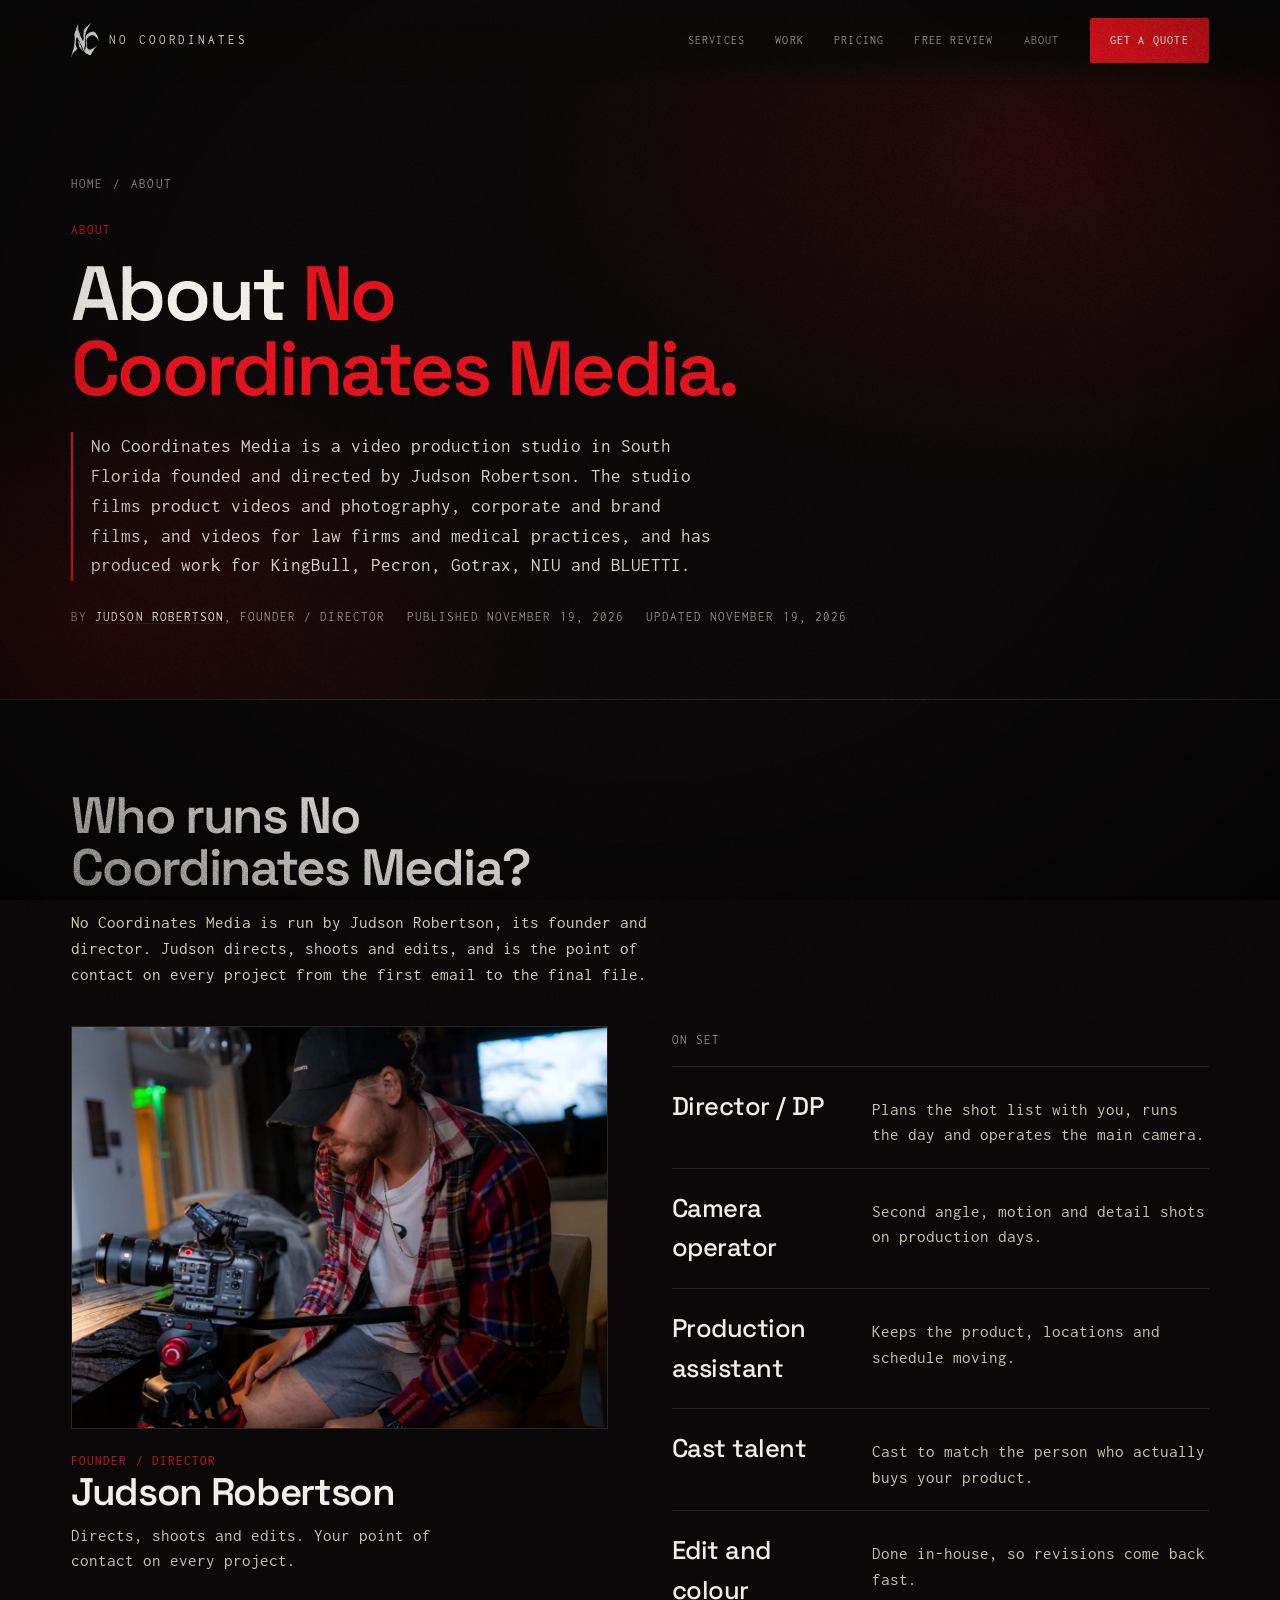
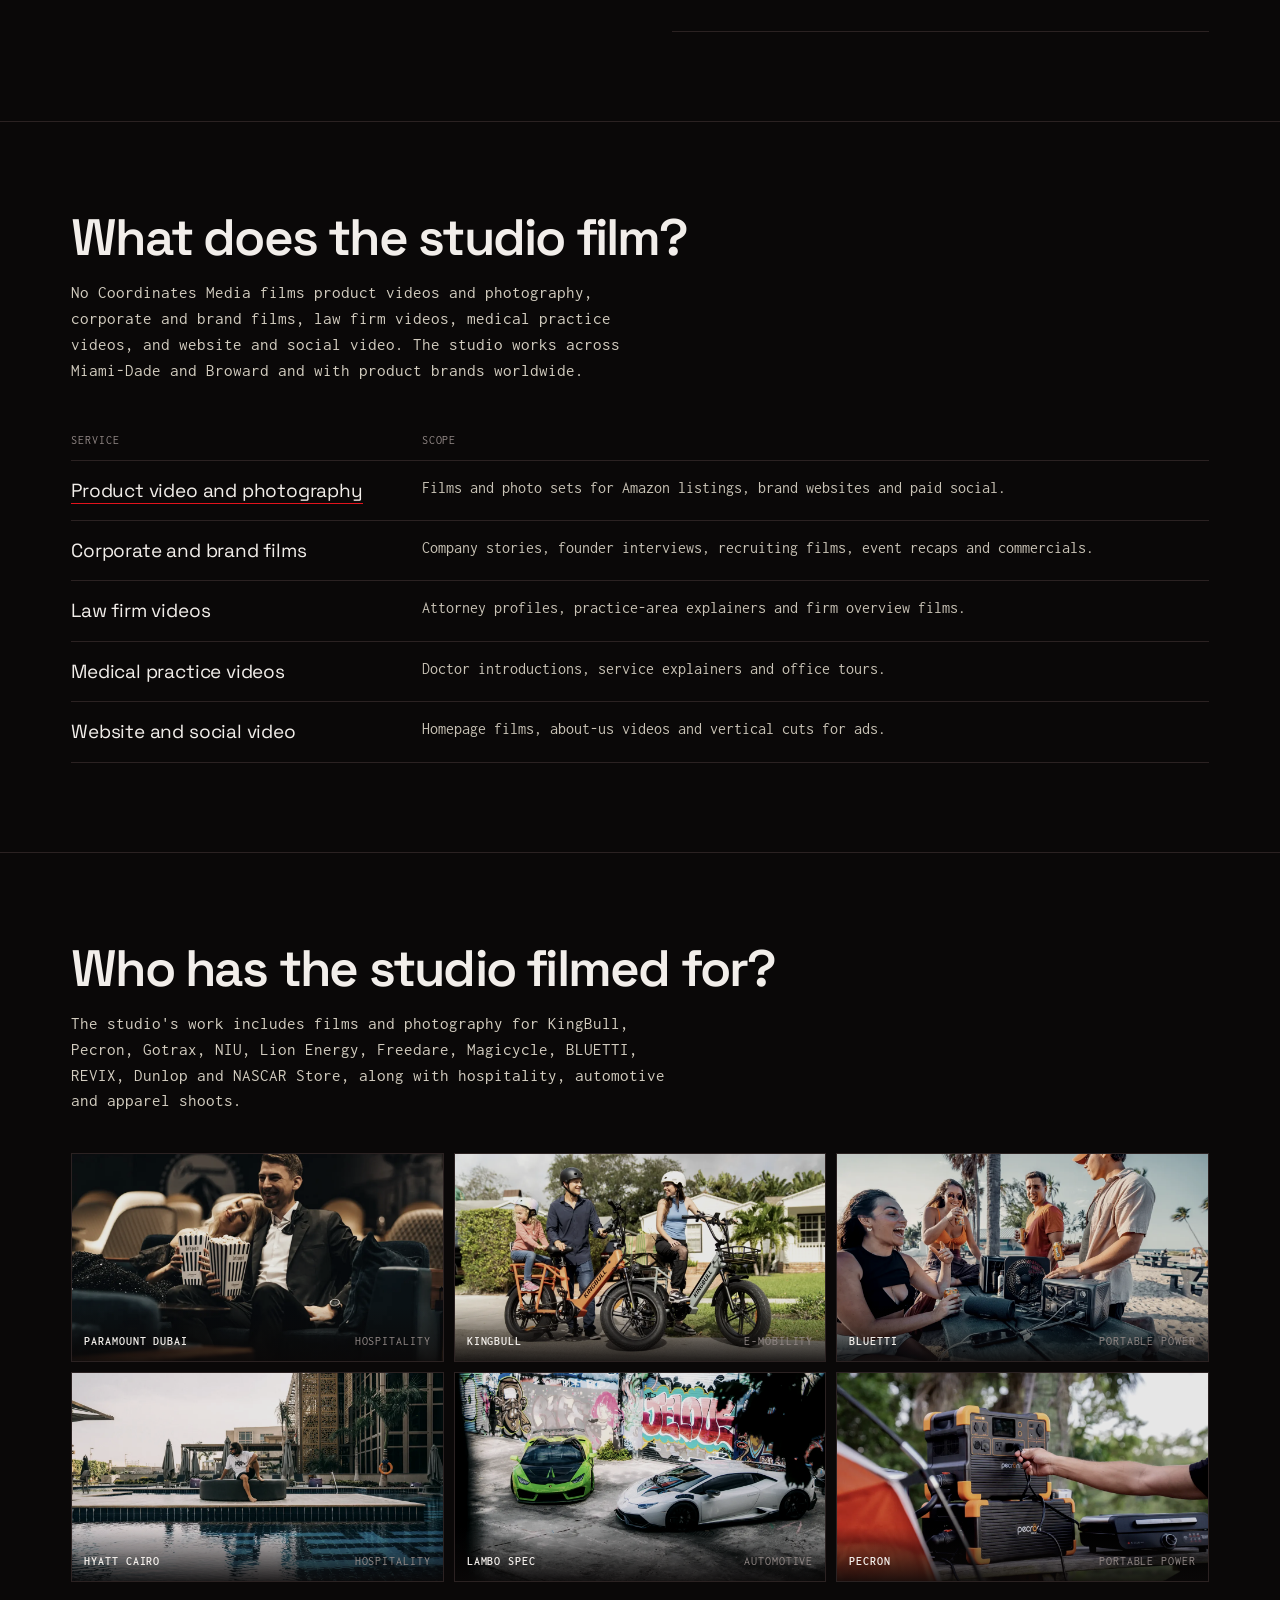
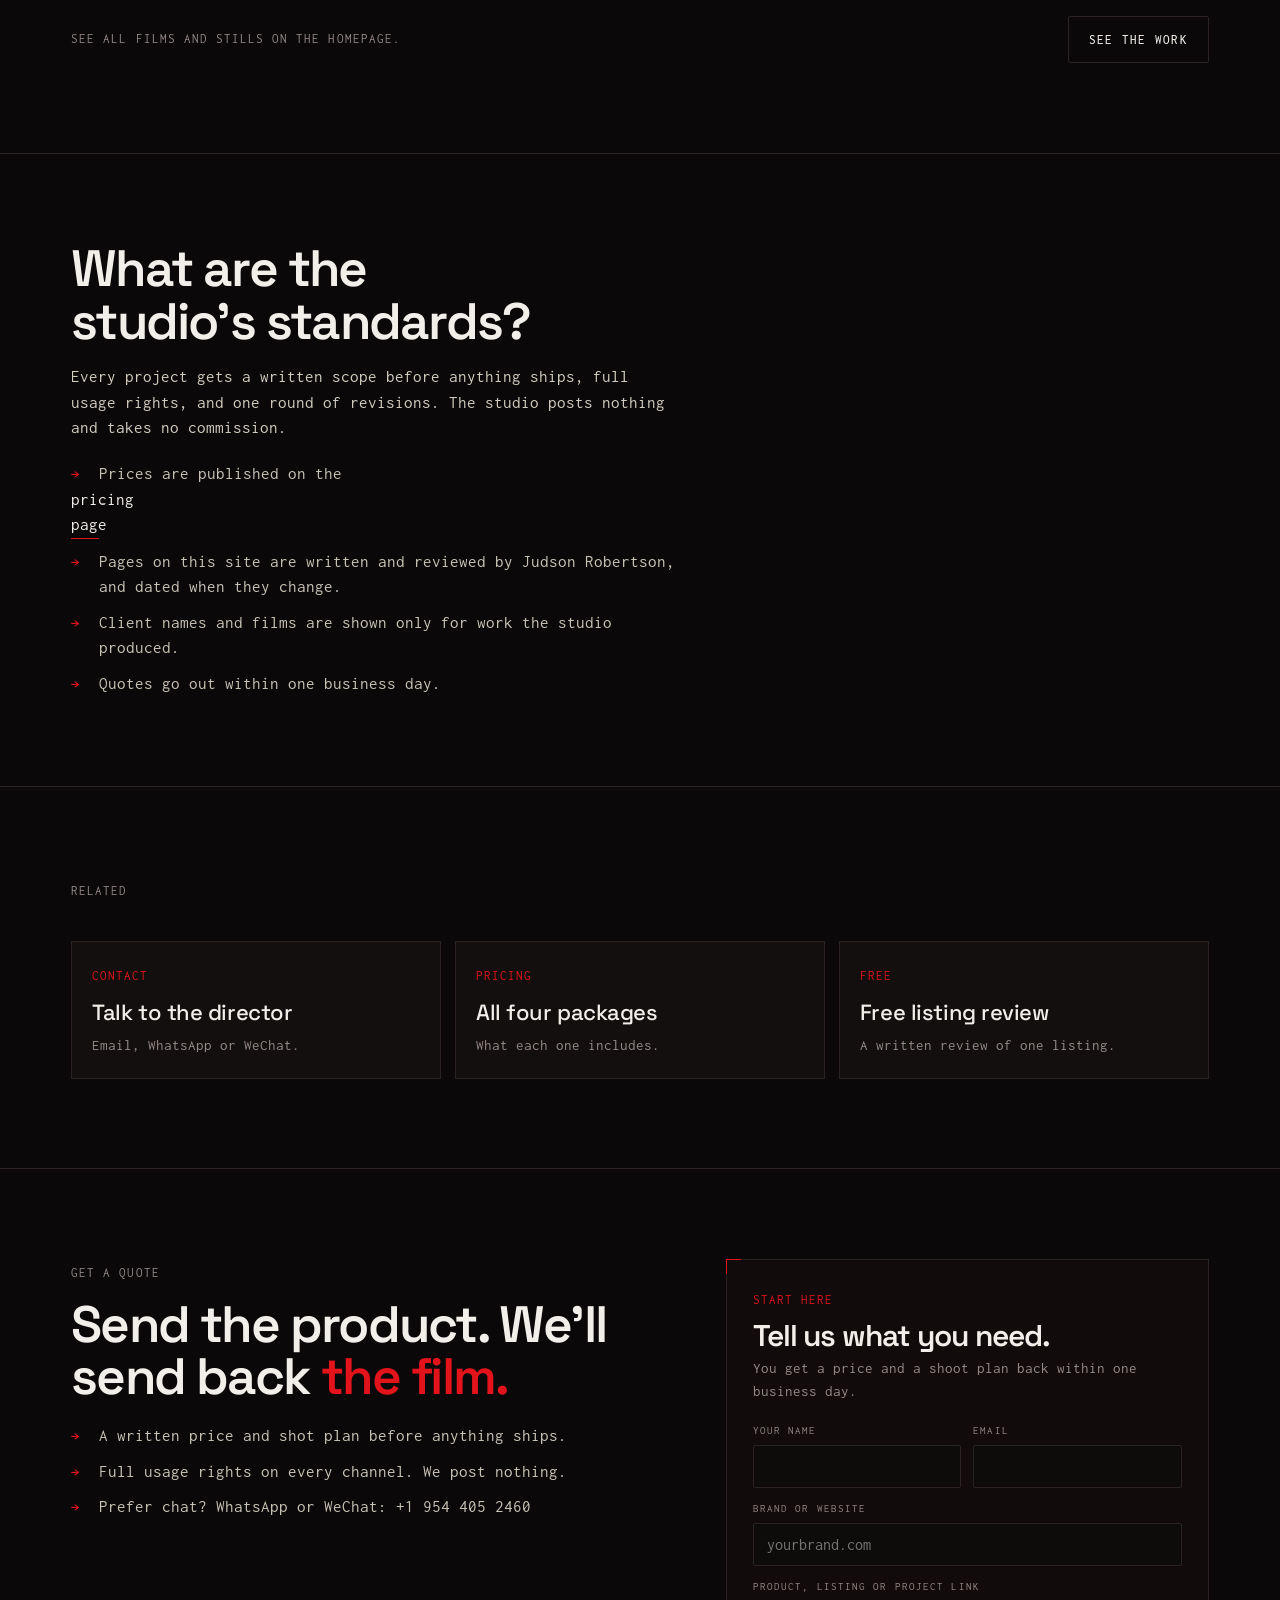
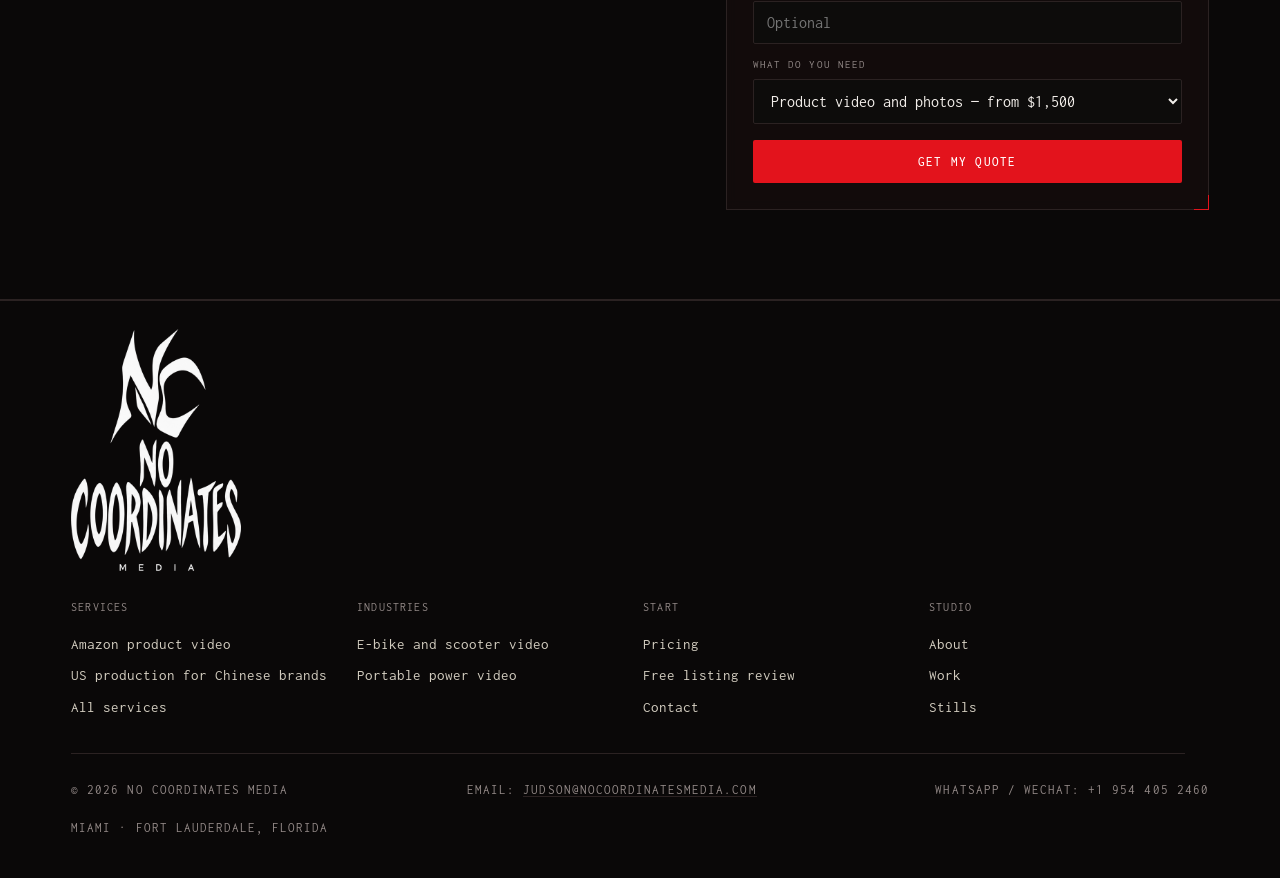
==== about.html @ 23cf28b9 "Add files via upload" ====
<!DOCTYPE html>
<html lang="en">
<head>
<meta charset="utf-8">
<meta name="viewport" content="width=device-width, initial-scale=1">
<title>About No Coordinates Media | Judson Robertson, Director</title>
<meta name="description" content="No Coordinates Media is a South Florida video production studio run by founder and director Judson Robertson. Product, corporate, legal and medical video.">
<link rel="canonical" href="https://nocoordinatesmedia.com/about">
<link rel="icon" href="/favicon.ico" sizes="any">
<link rel="icon" type="image/png" sizes="32x32" href="/img/icon-32.png">
<link rel="apple-touch-icon" href="/apple-touch-icon.png">
<meta property="og:type" content="website">
<meta property="og:title" content="About No Coordinates Media | Judson Robertson, Director">
<meta property="og:description" content="No Coordinates Media is a South Florida video production studio run by founder and director Judson Robertson. Product, corporate, legal and medical video.">
<meta property="og:url" content="https://nocoordinatesmedia.com/about">
<meta property="og:image" content="https://nocoordinatesmedia.com/img/og.jpg">
<link rel="preconnect" href="https://fonts.googleapis.com">
<link rel="preconnect" href="https://fonts.gstatic.com" crossorigin>
<link href="https://fonts.googleapis.com/css2?family=Space+Grotesk:wght@400;500;600;700&family=Inconsolata:wght@400;500;600&display=swap" rel="stylesheet">
<link rel="stylesheet" href="/site.css">
<script type="application/ld+json">{"@context": "https://schema.org", "@graph": [{"@type": "Organization", "@id": "https://nocoordinatesmedia.com/#org", "name": "No Coordinates Media", "url": "https://nocoordinatesmedia.com/", "logo": "https://nocoordinatesmedia.com/img/og.jpg", "email": "judson@nocoordinatesmedia.com", "telephone": "+1-954-405-2460"}, {"@type": "Person", "@id": "https://nocoordinatesmedia.com/about#judson", "name": "Judson Robertson", "jobTitle": "Founder and Director", "url": "https://nocoordinatesmedia.com/about", "worksFor": {"@id": "https://nocoordinatesmedia.com/#org"}}, {"@type": "BreadcrumbList", "itemListElement": [{"@type": "ListItem", "position": 1, "name": "Home", "item": "https://nocoordinatesmedia.com/"}, {"@type": "ListItem", "position": 2, "name": "About", "item": "https://nocoordinatesmedia.com/about"}]}, {"@type": "AboutPage", "@id": "https://nocoordinatesmedia.com/about", "url": "https://nocoordinatesmedia.com/about", "name": "About No Coordinates Media | Judson Robertson, Director", "description": "No Coordinates Media is a South Florida video production studio run by founder and director Judson Robertson. Product, corporate, legal and medical video.", "datePublished": "2026-11-19", "dateModified": "2026-11-19", "author": {"@id": "https://nocoordinatesmedia.com/about#judson"}, "publisher": {"@id": "https://nocoordinatesmedia.com/#org"}}]}</script>
</head>
<body>
<div id="grain" aria-hidden="true"></div>
<div class="vignette" aria-hidden="true"></div>
<header class="nav">
  <div class="wrap">
    <a class="mark" href="/" aria-label="No Coordinates Media, home"><img src="/img/nc-white.png" alt="" width="28" height="34">No Coordinates</a>
    <nav aria-label="Primary">
      <a href="/#services">Services</a>
      <a href="/#work">Work</a>
      <a href="/pricing">Pricing</a>
      <a href="/free-listing-review">Free review</a>
      <a href="/about">About</a>
      <a class="btn" href="#brief">Get a quote</a>
    </nav>
  </div>
</header>
<main>
<section class="phero">
  <div class="wrap">
    <div class="crumbs mono"><a href="/">Home</a><span>/</span><span>About</span></div>
    <span class="mono tally">About</span>
    <h1 style="margin-top:14px">About <em>No Coordinates Media.</em></h1>
    <p class="answer">No Coordinates Media is a video production studio in South Florida founded and directed by Judson Robertson. The studio films product videos and photography, corporate and brand films, and videos for law firms and medical practices, and has produced work for KingBull, Pecron, Gotrax, NIU and BLUETTI.</p>
    <div class="byline mono"><span>By <a href="/about">Judson Robertson</a>, Founder / Director</span><span>Published November 19, 2026</span><span>Updated November 19, 2026</span></div>
  </div>
</section>
<section class="sec"><div class="wrap"><h2>Who runs No Coordinates Media?</h2><p class="lead-p">No Coordinates Media is run by Judson Robertson, its founder and director. Judson directs, shoots and edits, and is the point of contact on every project from the first email to the final file.</p><div class="team" style="margin-top:clamp(24px,3vw,40px)"><div><div class="portrait"><img src="/img/judson-robertson.webp" alt="Judson Robertson, founder and director of No Coordinates Media, on set with a Sony FX6 cinema camera" width="1200" height="900" loading="lazy"></div><div class="lead"><span class="mono tally">Founder / Director</span><h3>Judson Robertson</h3><p>Directs, shoots and edits. Your point of contact on every project.</p></div></div><div><span class="mono">On set</span><div class="crew" style="margin-top:14px"><div><b>Director / DP</b><p>Plans the shot list with you, runs the day and operates the main camera.</p></div><div><b>Camera operator</b><p>Second angle, motion and detail shots on production days.</p></div><div><b>Production assistant</b><p>Keeps the product, locations and schedule moving.</p></div><div><b>Cast talent</b><p>Cast to match the person who actually buys your product.</p></div><div><b>Edit and colour</b><p>Done in-house, so revisions come back fast.</p></div></div></div></div></div></section><section class="sec"><div class="wrap"><h2>What does the studio film?</h2><p class="lead-p">No Coordinates Media films product videos and photography, corporate and brand films, law firm videos, medical practice videos, and website and social video. The studio works across Miami-Dade and Broward and with product brands worldwide.</p><div class="tablewrap"><table class="dt"><thead><tr><th>Service</th><th>Scope</th></tr></thead><tbody><tr><td><a href="/amazon-product-video">Product video and photography</a></td><td>Films and photo sets for Amazon listings, brand websites and paid social.</td></tr><tr><td>Corporate and brand films</td><td>Company stories, founder interviews, recruiting films, event recaps and commercials.</td></tr><tr><td>Law firm videos</td><td>Attorney profiles, practice-area explainers and firm overview films.</td></tr><tr><td>Medical practice videos</td><td>Doctor introductions, service explainers and office tours.</td></tr><tr><td>Website and social video</td><td>Homepage films, about-us videos and vertical cuts for ads.</td></tr></tbody></table></div></div></section><section class="sec"><div class="wrap"><h2>Who has the studio filmed for?</h2><p class="lead-p">The studio's work includes films and photography for KingBull, Pecron, Gotrax, NIU, Lion Energy, Freedare, Magicycle, BLUETTI, REVIX, Dunlop and NASCAR Store, along with hospitality, automotive and apparel shoots.</p><div class="stillgrid"><figure class="still"><img src="/img/02-paramount-dubai.webp" alt="Couple in a private cinema at Paramount Dubai" width="1280" height="720" loading="lazy" decoding="async"><figcaption><b>Paramount Dubai</b><span>Hospitality</span></figcaption></figure><figure class="still"><img src="/img/01-kingbull.webp" alt="KingBull e-bikes with a family" width="1280" height="720" loading="lazy" decoding="async"><figcaption><b>KingBull</b><span>E-mobility</span></figcaption></figure><figure class="still"><img src="/img/03-bluetti.webp" alt="Friends using a BLUETTI power station at the beach" width="1280" height="720" loading="lazy" decoding="async"><figcaption><b>BLUETTI</b><span>Portable power</span></figcaption></figure><figure class="still"><img src="/img/16-hyatt-cairo.webp" alt="Rooftop pool at Hyatt Cairo" width="1280" height="720" loading="lazy" decoding="async"><figcaption><b>Hyatt Cairo</b><span>Hospitality</span></figcaption></figure><figure class="still"><img src="/img/20-lambo-spec.webp" alt="Two Lamborghinis in front of a graffiti wall" width="1280" height="720" loading="lazy" decoding="async"><figcaption><b>Lambo Spec</b><span>Automotive</span></figcaption></figure><figure class="still"><img src="/img/30-pecron.webp" alt="Pecron power station at a campsite" width="1280" height="720" loading="lazy" decoding="async"><figcaption><b>Pecron</b><span>Portable power</span></figcaption></figure></div><div class="cta-row"><span class="mono">See all films and stills on the homepage.</span><a class="btn ghost" href="/#work">See the work</a></div></div></section><section class="sec"><div class="wrap"><h2>What are the studio's standards?</h2><p class="lead-p">Every project gets a written scope before anything ships, full usage rights, and one round of revisions. The studio posts nothing and takes no commission.</p><ul class="plain"><li>Prices are published on the <a href="/pricing">pricing page</a>.</li><li>Pages on this site are written and reviewed by Judson Robertson, and dated when they change.</li><li>Client names and films are shown only for work the studio produced.</li><li>Quotes go out within one business day.</li></ul></div></section><section class="sec"><div class="wrap"><span class="mono">Related</span><div class="related"><a href="/contact"><span class="mono tally">Contact</span><b>Talk to the director</b><span class="d">Email, WhatsApp or WeChat.</span></a><a href="/pricing"><span class="mono tally">Pricing</span><b>All four packages</b><span class="d">What each one includes.</span></a><a href="/free-listing-review"><span class="mono tally">Free</span><b>Free listing review</b><span class="d">A written review of one listing.</span></a></div></div></section>
<section class="sec" id="brief"><div class="wrap quotewrap">
  <div>
    <span class="mono">Get a quote</span>
    <h2 style="margin-top:14px">Send the product. We'll send back <em>the film.</em></h2>
    <ul class="plain">
      <li>A written price and shot plan before anything ships.</li>
      <li>Full usage rights on every channel. We post nothing.</li>
      <li>Prefer chat? WhatsApp or WeChat: +1 954 405 2460</li>
    </ul>
  </div>
  <aside class="brief">
    <span class="mono tally">Start here</span>
    <h2 style="font-size:30px;line-height:1.05;margin:8px 0 6px;max-width:none">Tell us what you need.</h2>
    <p class="sub">You get a price and a shoot plan back within one business day.</p>
    <form data-lead="Quote request" novalidate>
      <div class="two">
        <label>Your name<input name="name" data-label="Name" autocomplete="name" required></label>
        <label>Email<input name="email" data-label="Email" type="email" autocomplete="email" required></label>
      </div>
      <label>Brand or website<input name="brand" data-label="Brand" placeholder="yourbrand.com" required></label>
      <label>Product, listing or project link<input name="link" data-label="Link" placeholder="Optional" inputmode="url"></label>
      <label>What do you need
        <select name="project" data-label="Project">
          <option>Product video and photos — from $1,500</option>
          <option>Three products, one shoot — $2,500</option>
          <option>Corporate or brand film — production day $3,000</option>
          <option>Law firm video</option>
          <option>Medical practice video</option>
          <option>Website or social video</option>
          <option>Product for content (products over $500)</option>
          <option>Not sure yet</option>
        </select>
      </label>
      <button class="btn" type="submit">Get my quote</button>
    </form>
    <div class="result" role="status" aria-live="polite"></div>
  </aside>
</div></section>
</main>
<footer>
  <div class="wrap"><img class="flogo" src="/img/logo-full-white.png" alt="No Coordinates Media" width="492" height="700" loading="lazy"></div>
  <div class="wrap"><nav class="fnav" aria-label="Site pages">
    <div><h3>Services</h3>
      <a href="/amazon-product-video">Amazon product video</a>
      <a href="/us-video-production-for-chinese-brands">US production for Chinese brands</a>
      <a href="/#services">All services</a></div>
    <div><h3>Industries</h3>
      <a href="/e-bike-video-production">E-bike and scooter video</a>
      <a href="/portable-power-video-production">Portable power video</a></div>
    <div><h3>Start</h3>
      <a href="/pricing">Pricing</a>
      <a href="/free-listing-review">Free listing review</a>
      <a href="/contact">Contact</a></div>
    <div><h3>Studio</h3>
      <a href="/about">About</a>
      <a href="/#work">Work</a>
      <a href="/#stills">Stills</a></div>
  </nav></div>
  <div class="wrap mono">
    <span>© 2026 No Coordinates Media</span>
    <span>Email: <a href="mailto:judson@nocoordinatesmedia.com">judson@nocoordinatesmedia.com</a></span>
    <span>WhatsApp / WeChat: +1 954 405 2460</span>
    <span>Miami · Fort Lauderdale, Florida</span>
  </div>
</footer>
<div id="player" role="dialog" aria-modal="true" aria-label="Film player">
  <button class="btn ghost" id="closePlayer" type="button">Close</button>
  <div class="box" id="playerBox"></div>
</div>
<script src="/site.js"></script>
</body>
</html>
---- site.css ----
/* Layout idea: a darkroom contact sheet. Black stock, white type, signal red over a deep oxblood.
   Numbered sections run 00-07 down a single column; every section ends in the same ask. */
:root{
  color-scheme:dark;
  --stock:#0a0808;      /* page */
  --plate:#130f0f;      /* raised panels */
  --rule:#2b2222;       /* hairlines */
  --bone:#f2eeea;       /* primary text */
  --ash:#948a88;        /* secondary text */
  --tally:#e3131c;      /* primary red */
  --deep:#6f0a10;       /* secondary: darker red for glows, fills, hovers */
  --display:"Space Grotesk","Helvetica Neue",Arial,sans-serif;
  --body:"Inconsolata",ui-monospace,Menlo,monospace;
  --mono:"Inconsolata",ui-monospace,Menlo,monospace;
  --gutter:clamp(18px,4vw,56px);
  --max:1240px;
}
*{box-sizing:border-box;margin:0;padding:0}
html{scroll-behavior:smooth;background:var(--stock)}
body{background:var(--stock);color:var(--bone);font-family:var(--body);font-size:16.5px;line-height:1.55;-webkit-font-smoothing:antialiased;overflow-x:hidden}
img{max-width:100%;display:block}
a{color:inherit}
:focus-visible{outline:2px solid var(--tally);outline-offset:3px}
h1,h2,h3{font-family:var(--display);font-weight:600;text-wrap:balance;letter-spacing:-.035em}
em{font-style:normal}
.wrap{max-width:var(--max);margin:0 auto;padding:0 var(--gutter)}
.mono{font-family:var(--mono);font-size:13px;letter-spacing:.08em;text-transform:uppercase;color:var(--ash)}
.tally{color:var(--tally)}

/* grain */
#grain{position:fixed;inset:-120px;z-index:50;pointer-events:none;opacity:.17;mix-blend-mode:overlay;background-size:220px 220px;animation:jitter .9s steps(6) infinite}
@keyframes jitter{0%{transform:translate(0,0)}17%{transform:translate(-38px,22px)}34%{transform:translate(27px,-41px)}51%{transform:translate(-14px,-19px)}68%{transform:translate(44px,31px)}85%{transform:translate(-29px,9px)}100%{transform:translate(0,0)}}
.vignette{position:fixed;inset:0;z-index:49;pointer-events:none;background:radial-gradient(ellipse at 50% 40%,transparent 55%,rgba(0,0,0,.55) 100%)}

/* nav */
.nav{position:sticky;top:0;z-index:40;background:linear-gradient(var(--stock),rgba(10,9,8,.82) 70%,transparent);padding:18px 0 22px}
.nav .wrap{display:flex;align-items:center;justify-content:space-between;gap:20px;flex-wrap:wrap}
.mark{display:flex;align-items:center;gap:10px;text-decoration:none;font-family:var(--mono);font-size:13px;letter-spacing:.22em;text-transform:uppercase}
.mark img{height:34px;width:auto}
.nav nav{display:flex;align-items:center;gap:clamp(14px,2.4vw,30px);flex-wrap:wrap}
.nav nav a{font-family:var(--mono);font-size:12px;letter-spacing:.1em;text-transform:uppercase;text-decoration:none;color:var(--ash)}
.nav nav a:hover{color:var(--bone)}
.btn{display:inline-flex;align-items:center;gap:10px;background:var(--tally);color:#fff !important;font-family:var(--mono);font-size:12.5px;font-weight:500;letter-spacing:.1em;text-transform:uppercase;text-decoration:none;padding:13px 20px;border:0;border-radius:2px;cursor:pointer;transition:transform .15s,background .15s}
.btn:hover{background:#b90d15;transform:translateY(-1px)}
.btn.ghost{background:transparent;color:var(--bone) !important;border:1px solid var(--rule)}
.btn.ghost:hover{border-color:var(--bone);background:transparent}

/* hero */
.hero{position:relative;border-bottom:1px solid var(--rule);margin-top:-64px;padding-top:64px;overflow:hidden}
.hero-bg{position:absolute;inset:0;z-index:0;overflow:hidden;background:
  radial-gradient(60% 70% at 78% 30%,rgba(150,14,22,.22),transparent 70%),
  radial-gradient(50% 60% at 12% 80%,rgba(111,10,16,.35),transparent 70%),var(--stock)}
.hero-bg::after{content:"";position:absolute;inset:0;background:linear-gradient(90deg,rgba(10,9,8,.93) 0%,rgba(10,9,8,.72) 45%,rgba(10,9,8,.55) 100%),linear-gradient(0deg,var(--stock) 0%,transparent 35%)}
.hero-bg iframe{position:absolute;top:50%;left:50%;width:max(100%,177.78vh);height:max(100%,56.25vw);min-height:100%;transform:translate(-50%,-50%);border:0;filter:saturate(.75) contrast(1.08)}
.leak{position:absolute;width:60vw;height:60vw;border-radius:50%;filter:blur(90px);opacity:.55;background:var(--deep);top:-25vw;right:-18vw;animation:drift 16s ease-in-out infinite alternate}
@keyframes drift{to{transform:translate(-9vw,7vw) scale(1.15);opacity:.18}}
.hero .wrap{position:relative;z-index:2;display:grid;grid-template-columns:minmax(0,1.25fr) minmax(320px,.75fr);gap:clamp(28px,5vw,72px);align-items:end;padding-top:clamp(56px,9vw,120px);padding-bottom:clamp(40px,6vw,84px)}
.slate{display:flex;gap:18px;flex-wrap:wrap;margin-bottom:26px}
.slate span{display:inline-flex;align-items:center;gap:8px}
.rec{width:8px;height:8px;border-radius:50%;background:var(--tally);animation:blink 1.6s steps(2) infinite}
@keyframes blink{50%{opacity:.25}}
h1{font-size:clamp(40px,7vw,100px);line-height:.96}
h1 em{color:var(--tally)}
.lede{max-width:52ch;margin-top:26px;font-size:clamp(17px,1.5vw,20px);color:#d2ccbf}
.hero-cta{display:flex;gap:12px;flex-wrap:wrap;margin-top:30px}
.terms{display:flex;gap:26px;flex-wrap:wrap;margin-top:38px;padding-top:20px;border-top:1px solid var(--rule)}
.terms div b,.facts b{text-transform:none;letter-spacing:0}
.terms div b{display:block;font-family:var(--display);font-weight:500;font-size:34px;line-height:1;color:var(--bone)}

/* form */
.brief{background:rgba(19,13,13,.9);border:1px solid var(--rule);padding:26px;backdrop-filter:blur(6px);position:relative}
.brief::before,.brief::after{content:"";position:absolute;width:14px;height:14px;border:1px solid var(--tally)}
.brief::before{top:-1px;left:-1px;border-right:0;border-bottom:0}
.brief::after{bottom:-1px;right:-1px;border-left:0;border-top:0}
.brief h2{font-size:30px;line-height:1.05;margin:8px 0 6px}
.brief p.sub{color:var(--ash);font-size:15px;margin-bottom:18px}
form{display:grid;gap:12px}
label{display:grid;gap:6px;font-family:var(--mono);font-size:11px;letter-spacing:.1em;text-transform:uppercase;color:var(--ash)}
input,select,textarea{width:100%;background:#0d0c0b;border:1px solid var(--rule);color:var(--bone);font-family:var(--body);font-size:16px;padding:12px 13px;border-radius:2px}
input:focus,select:focus,textarea:focus{outline:0;border-color:var(--tally)}
.two{display:grid;grid-template-columns:1fr 1fr;gap:12px}
form .btn{justify-content:center;margin-top:4px;padding:15px}
.fine{font-size:13px;color:var(--ash);margin-top:10px}
.result{display:none;margin-top:14px;border:1px dashed var(--rule);padding:14px;font-size:14px}
.result.on{display:block}
.result pre{white-space:pre-wrap;font-family:var(--mono);font-size:12px;color:#cfc9bc;margin:10px 0;max-height:170px;overflow:auto}
.result .row{display:flex;gap:10px;flex-wrap:wrap}

/* logos */
.logos{border-bottom:1px solid var(--rule);padding:22px 0}
.logos .wrap{display:flex;align-items:baseline;gap:14px 34px;flex-wrap:wrap}
.logos b{font-family:var(--display);font-weight:500;font-size:clamp(20px,2.2vw,28px);color:#bdb6a8;letter-spacing:.01em}

/* sections */
section.block{padding:clamp(64px,9vw,128px) 0;border-bottom:1px solid var(--rule)}
.head{display:grid;grid-template-columns:minmax(0,1fr) auto;align-items:end;gap:24px;margin-bottom:clamp(28px,4vw,52px)}
.head h2{font-size:clamp(38px,5.6vw,76px);line-height:.98;margin-top:14px}
.head h2 em{}
.head p{max-width:46ch;color:var(--ash);margin-top:16px}

/* work */
.cases{display:grid;grid-template-columns:repeat(12,1fr);gap:18px}
.film{position:relative;display:block;text-decoration:none;background:var(--plate);border:1px solid var(--rule);overflow:hidden;cursor:pointer;text-align:left;color:inherit;font:inherit;padding:0;width:100%}
.film.a{grid-column:span 7}.film.b{grid-column:span 5}.film.c{grid-column:span 12}
.film.s{grid-column:span 3}
.film.h{grid-column:span 6}
.frame{position:relative;aspect-ratio:16/9;overflow:hidden;background:
  radial-gradient(70% 90% at 70% 20%,rgba(150,14,22,.28),transparent 70%),
  radial-gradient(60% 80% at 15% 90%,rgba(111,10,16,.4),transparent 70%),#110c0c}
.film.c .frame{aspect-ratio:21/8}
.frame img{position:absolute;inset:0;width:100%;height:100%;object-fit:cover;filter:saturate(.7) contrast(1.1) brightness(.82);transition:transform .7s cubic-bezier(.2,.7,.2,1),filter .4s;display:none}
.ext .frame img{display:block}
.film:hover .frame img{transform:scale(1.045);filter:saturate(1) contrast(1.05) brightness(.95)}
.frame .ghost-title{position:absolute;inset:0;display:flex;align-items:center;justify-content:center;font-family:var(--display);font-size:clamp(34px,6vw,84px);font-weight:600;letter-spacing:-.04em;color:rgba(242,238,234,.14);text-align:center;line-height:.9;padding:10px}
.film.s .ghost-title{font-size:clamp(24px,2.6vw,36px)}
.ext .frame .ghost-title{display:none}
.frame::after{content:"";position:absolute;inset:0;background:linear-gradient(0deg,rgba(10,9,8,.9),transparent 55%)}
.play{position:absolute;z-index:2;left:18px;bottom:16px;display:flex;align-items:center;gap:10px;font-family:var(--mono);font-size:11.5px;letter-spacing:.1em;text-transform:uppercase}
.play i{width:34px;height:34px;border-radius:50%;border:1px solid var(--bone);display:grid;place-items:center;transition:background .2s,border-color .2s}
.play i::before{content:"";border-left:9px solid var(--bone);border-top:6px solid transparent;border-bottom:6px solid transparent;margin-left:3px}
.film:hover .play i{background:var(--tally);border-color:var(--tally)}
.tc{position:absolute;z-index:2;right:16px;bottom:18px;font-family:var(--mono);font-size:11.5px;letter-spacing:.08em;color:var(--bone);font-variant-numeric:tabular-nums}
.meta{padding:18px 18px 20px;display:grid;gap:6px}
.meta h3{font-size:clamp(24px,2.5vw,34px);line-height:1.05}
.meta p{color:var(--ash);font-size:15px;max-width:60ch}
.film.s .meta h3{font-size:22px}
.after{display:flex;justify-content:space-between;align-items:center;gap:16px;flex-wrap:wrap;margin-top:34px}

/* reel + live previews */
.reel{padding:clamp(28px,4vw,48px) 0 0}
.reel-head{display:flex;justify-content:space-between;gap:16px;flex-wrap:wrap;margin-bottom:16px}
.reel-head span{display:inline-flex;align-items:center;gap:8px}
.loops{display:grid;grid-template-columns:repeat(3,1fr);gap:18px}
.frame iframe{position:absolute;top:50%;left:50%;width:100%;aspect-ratio:16/9;height:auto;min-height:100%;transform:translate(-50%,-50%);border:0;pointer-events:none;filter:saturate(.85) contrast(1.06)}
.film.loop .meta h3{font-size:22px}
.film.loop .ghost-title{font-size:clamp(26px,3.4vw,48px)}

/* stills */
.stills{padding-bottom:clamp(64px,9vw,128px);border-bottom:1px solid var(--rule)}
.stillgrid{display:grid;grid-template-columns:repeat(3,1fr);gap:10px}
.still{position:relative;margin:0;overflow:hidden;background:var(--plate);border:1px solid var(--rule);aspect-ratio:16/9}
.still img{width:100%;height:100%;object-fit:cover;filter:saturate(.82) contrast(1.06) brightness(.9);transition:transform .7s cubic-bezier(.2,.7,.2,1),filter .4s}
.still:hover img{transform:scale(1.04);filter:none}
.still figcaption{position:absolute;left:0;right:0;bottom:0;display:flex;justify-content:space-between;align-items:baseline;gap:10px;padding:26px 12px 10px;background:linear-gradient(0deg,rgba(10,8,8,.88),transparent);font-family:var(--mono);font-size:11.5px;letter-spacing:.08em;text-transform:uppercase}
.still figcaption b{font-weight:600;color:var(--bone)}
.still figcaption span{color:var(--ash)}
.stillgrid .still:nth-child(n+19){display:none}
.stills.all .stillgrid .still:nth-child(n+19){display:block}
.feature{display:grid;grid-template-columns:repeat(4,1fr);gap:10px}
.feature .lead{grid-column:span 2;grid-row:span 2;aspect-ratio:auto}
.more{margin-top:14px}

/* pricing */
.table{border-top:1px solid var(--rule)}
.rowp{display:grid;grid-template-columns:64px minmax(0,1.1fr) minmax(0,1.6fr) minmax(120px,auto);gap:22px;align-items:start;padding:26px 0;border-bottom:1px solid var(--rule);position:relative}
.rowp.th{padding:12px 0}
.rowp h3{font-size:clamp(26px,2.6vw,36px);line-height:1.05}
.rowp p{color:#c9c3b6;font-size:16px}
.rowp .price{font-family:var(--display);font-size:clamp(30px,3.2vw,44px);line-height:1;text-align:right;font-variant-numeric:tabular-nums}
.rowp .price small{display:block;font-family:var(--mono);font-size:11px;letter-spacing:.08em;text-transform:uppercase;color:var(--ash);margin-top:8px}
.flag{background:var(--deep);color:#fff !important;border-color:var(--deep) !important;display:inline-block;font-family:var(--mono);font-size:10.5px;letter-spacing:.1em;text-transform:uppercase;color:var(--tally);border:1px solid var(--tally);padding:3px 7px;margin-top:10px;border-radius:2px}
.incl{display:flex;gap:10px 26px;flex-wrap:wrap;margin-top:26px}
.incl span::before{content:"+ ";color:var(--tally)}

/* review */
.review{display:grid;grid-template-columns:minmax(0,1.1fr) minmax(300px,.9fr);gap:clamp(28px,5vw,72px);align-items:center}
.review ul{list-style:none;display:grid;gap:10px;margin-top:22px}
.review li{display:grid;grid-template-columns:30px 1fr;color:#c9c3b6}
.review li::before{content:"\2192";color:var(--tally)}

/* process */
.steps{display:grid;grid-template-columns:repeat(3,1fr);gap:0;border:1px solid var(--rule)}
.step{padding:30px 26px 34px;border-right:1px solid var(--rule)}
.step:last-child{border-right:0}
.step h3{font-size:40px;margin:16px 0 10px}
.step p{color:#c9c3b6}

/* team */
.team{display:grid;grid-template-columns:minmax(260px,1fr) minmax(0,1fr);gap:clamp(28px,5vw,72px);align-items:start}
.portrait{position:relative;aspect-ratio:4/3;border:1px solid var(--rule);overflow:hidden;display:grid;place-items:center;background:
  radial-gradient(80% 70% at 70% 15%,rgba(150,14,22,.45),transparent 70%),
  radial-gradient(70% 70% at 10% 95%,rgba(111,10,16,.5),transparent 70%),#110c0c}
.portrait span{font-family:var(--display);font-weight:600;letter-spacing:-.05em;font-size:clamp(90px,13vw,170px);color:rgba(242,238,234,.16);line-height:1}
.portrait img{position:absolute;inset:0;width:100%;height:100%;object-fit:cover;filter:saturate(.9) contrast(1.05)}
.lead{margin-top:18px}
.lead h3{font-size:clamp(28px,3vw,40px);line-height:1.05}
.lead p{color:#c9c3b6;margin-top:10px;max-width:44ch}
.crew{border-top:1px solid var(--rule)}
.crew div{display:grid;grid-template-columns:minmax(150px,.7fr) minmax(0,1.3fr);gap:18px;padding:20px 0;border-bottom:1px solid var(--rule);align-items:baseline}
.crew b{font-family:var(--display);font-weight:500;font-size:clamp(20px,2vw,26px);letter-spacing:-.02em}
.crew p{color:#c9c3b6}

/* on set */
.onset{columns:3;column-gap:10px}
.onset img{width:100%;height:auto;margin:0 0 10px;border:1px solid var(--rule);break-inside:avoid;filter:saturate(.85) contrast(1.05) brightness(.92)}
.fieldban{margin:calc(-1*clamp(64px,9vw,128px)) 0 clamp(48px,7vw,96px);position:relative;max-height:62vh;overflow:hidden}
.fieldban img{width:100%;height:100%;object-fit:cover;filter:saturate(.85) brightness(.85)}
.fieldban::after{content:"";position:absolute;inset:0;background:linear-gradient(0deg,var(--stock),transparent 45%)}

/* proof */
.quote{font-weight:500;letter-spacing:-.03em;font-family:var(--display);font-size:clamp(30px,4.4vw,60px);line-height:1.06;max-width:22ch;text-wrap:balance}
.quote::before{content:"\201C";color:var(--tally)}
.quote::after{content:"\201D";color:var(--tally)}
.proof{display:grid;grid-template-columns:minmax(0,1.4fr) minmax(0,.6fr);gap:clamp(28px,5vw,72px);align-items:end}
.who{margin-top:24px}
.facts{display:grid;gap:22px}
.facts div{border-top:1px solid var(--rule);padding-top:14px}
.facts b{font-family:var(--display);font-weight:500;font-size:44px;line-height:1;display:block}

/* faq */
details{border-bottom:1px solid var(--rule)}
details:first-of-type{border-top:1px solid var(--rule)}
summary{cursor:pointer;list-style:none;display:flex;justify-content:space-between;gap:20px;align-items:center;padding:22px 0;font-family:var(--display);font-size:clamp(22px,2.4vw,30px)}
summary::-webkit-details-marker{display:none}
summary::after{content:"+";font-family:var(--mono);font-size:20px;color:var(--tally);transition:transform .2s}
details[open] summary::after{transform:rotate(45deg)}
details p{color:#c9c3b6;max-width:68ch;padding:0 0 24px}

/* closer */
.closer{padding:clamp(72px,11vw,150px) 0;text-align:left;position:relative;overflow:hidden}
.closer h2{font-size:clamp(42px,7.6vw,112px);line-height:.95}
.closer h2 em{color:var(--tally)}
.closer .hero-cta{margin-top:34px}
footer{border-top:1px solid var(--rule);padding:28px 0 40px}
footer .wrap{display:flex;justify-content:space-between;gap:18px 40px;flex-wrap:wrap}
footer a{text-decoration:none;border-bottom:1px solid var(--rule)}
.flogo{width:clamp(120px,14vw,170px);height:auto;margin-bottom:28px}
.closer .wm{position:absolute;right:-4vw;top:50%;transform:translateY(-50%);height:118%;width:auto;opacity:.16;pointer-events:none}
.closer .wrap{position:relative}

/* player */
#player{position:fixed;inset:0;z-index:60;background:rgba(5,4,4,.94);display:none;align-items:center;justify-content:center;padding:var(--gutter)}
#player.on{display:flex}
#player .box{width:min(1100px,100%);aspect-ratio:16/9;background:#000;border:1px solid var(--rule)}
#player iframe{width:100%;height:100%;border:0}
#player button{position:absolute;top:18px;right:var(--gutter)}

@media (max-width:900px){
  .stillgrid,.feature{grid-template-columns:repeat(2,1fr)}
  .onset{columns:2}
  .hero .wrap,.review,.proof,.team{grid-template-columns:1fr}
  .portrait{max-width:none}
  .crew div{grid-template-columns:1fr;gap:4px}
  .film.a,.film.b,.film.c,.film.h{grid-column:span 12}
  .film.c .frame{aspect-ratio:16/9}
  .film.s{grid-column:span 6}
  .rowp{grid-template-columns:40px 1fr;gap:10px 14px}
  .rowp p,.rowp .price{grid-column:2;text-align:left}
  .rowp.th{display:none}
  .loops{grid-template-columns:1fr}
  .steps{grid-template-columns:1fr}
  .step{border-right:0;border-bottom:1px solid var(--rule)}
  .step:last-child{border-bottom:0}
  .head{grid-template-columns:1fr}
}
@media (max-width:520px){
  .stillgrid{grid-template-columns:1fr}
  .stillgrid .still:nth-child(n+9){display:none}
  .film.s{grid-column:span 12}
  .two{grid-template-columns:1fr}
  .nav nav a:not(.btn){display:none}
}
@media (prefers-reduced-motion:reduce){
  #grain,.leak,.rec{animation:none}
  html{scroll-behavior:auto}
  .frame img,.btn,.still img{transition:none}
}

/* ---- sub-pages ---- */
.phero{position:relative;border-bottom:1px solid var(--rule);margin-top:-64px;padding:calc(64px + clamp(48px,7vw,96px)) 0 clamp(40px,6vw,72px);overflow:hidden;background:
  radial-gradient(60% 70% at 82% 20%,rgba(150,14,22,.22),transparent 70%),
  radial-gradient(50% 60% at 8% 90%,rgba(111,10,16,.3),transparent 70%),var(--stock)}
.phero h1{font-size:clamp(38px,6vw,84px);line-height:.98;max-width:18ch}
.phero h1 em{color:var(--tally)}
.crumbs{display:flex;gap:10px;flex-wrap:wrap;margin-bottom:22px}
.crumbs a{text-decoration:none;color:var(--ash)}
.crumbs a:hover{color:var(--bone)}
.answer{max-width:64ch;margin-top:26px;font-size:clamp(17px,1.5vw,20px);color:#d8d2c6;border-left:2px solid var(--tally);padding-left:18px}
.byline{margin-top:26px;display:flex;gap:8px 22px;flex-wrap:wrap}
.byline a{color:var(--bone);text-decoration:none;border-bottom:1px solid var(--rule)}
.sec{padding:clamp(48px,7vw,96px) 0;border-bottom:1px solid var(--rule)}
.sec h2{font-size:clamp(30px,4vw,54px);line-height:1.02;max-width:22ch}
.sec h2 em{color:var(--tally)}
.sec .lead-p{margin-top:16px;max-width:66ch;color:#d2ccbf;font-size:clamp(16.5px,1.3vw,18.5px)}
.sec p.more-p{margin-top:14px;max-width:66ch;color:#c9c3b6}
.sec p a,.sec li a,.answer a{color:var(--bone);text-decoration:none;border-bottom:1px solid var(--tally)}
.sec ul.plain{list-style:none;display:grid;gap:10px;margin-top:20px;max-width:70ch}
.sec ul.plain li{display:grid;grid-template-columns:28px 1fr;color:#c9c3b6}
.sec ul.plain li::before{content:"\2192";color:var(--tally)}
.sec .table,.sec .cases,.sec .stillgrid,.sec .steps,.sec .faqs{margin-top:clamp(24px,3vw,40px)}
.dt{width:100%;border-collapse:collapse;margin-top:clamp(24px,3vw,40px);font-size:15.5px}
.dt th{font-family:var(--mono);font-size:11.5px;letter-spacing:.08em;text-transform:uppercase;color:var(--ash);font-weight:400;text-align:left;padding:10px 14px 10px 0;border-bottom:1px solid var(--rule)}
.dt td{padding:15px 14px 15px 0;border-bottom:1px solid var(--rule);color:#c9c3b6;vertical-align:top}
.dt td:first-child{font-family:var(--display);font-size:19px;color:var(--bone);letter-spacing:-.01em}
.dt td.num{font-variant-numeric:tabular-nums;white-space:nowrap}
.dt a{color:var(--bone);text-decoration:none;border-bottom:1px solid var(--tally)}
.tablewrap{overflow-x:auto}
.cta-row{display:flex;justify-content:space-between;align-items:center;gap:16px;flex-wrap:wrap;margin-top:34px}
.quotewrap{display:grid;grid-template-columns:minmax(0,1.1fr) minmax(300px,.9fr);gap:clamp(28px,5vw,72px);align-items:start}
.related{display:grid;grid-template-columns:repeat(3,1fr);gap:14px;margin-top:clamp(24px,3vw,40px)}
.related a{display:block;border:1px solid var(--rule);background:var(--plate);padding:20px;text-decoration:none;transition:border-color .2s}
.related a:hover{border-color:var(--tally)}
.related b{display:block;font-family:var(--display);font-weight:500;font-size:22px;letter-spacing:-.02em;margin-top:8px}
.related span.d{display:block;color:var(--ash);font-size:14.5px;margin-top:6px}
.fnav{display:grid;grid-template-columns:repeat(4,minmax(0,1fr));gap:26px 30px;padding-bottom:30px;margin-bottom:26px;border-bottom:1px solid var(--rule)}
.fnav h3{font-family:var(--mono);font-size:11.5px;font-weight:400;letter-spacing:.1em;text-transform:uppercase;color:var(--ash);margin-bottom:12px}
.fnav a{display:block;border:0;color:#d2ccbf;font-family:var(--body);font-size:15px;letter-spacing:0;text-transform:none;padding:4px 0}
.fnav a:hover{color:var(--tally)}
@media (max-width:900px){
  .quotewrap{grid-template-columns:1fr}
  .related{grid-template-columns:1fr}
  .fnav{grid-template-columns:repeat(2,minmax(0,1fr))}
}
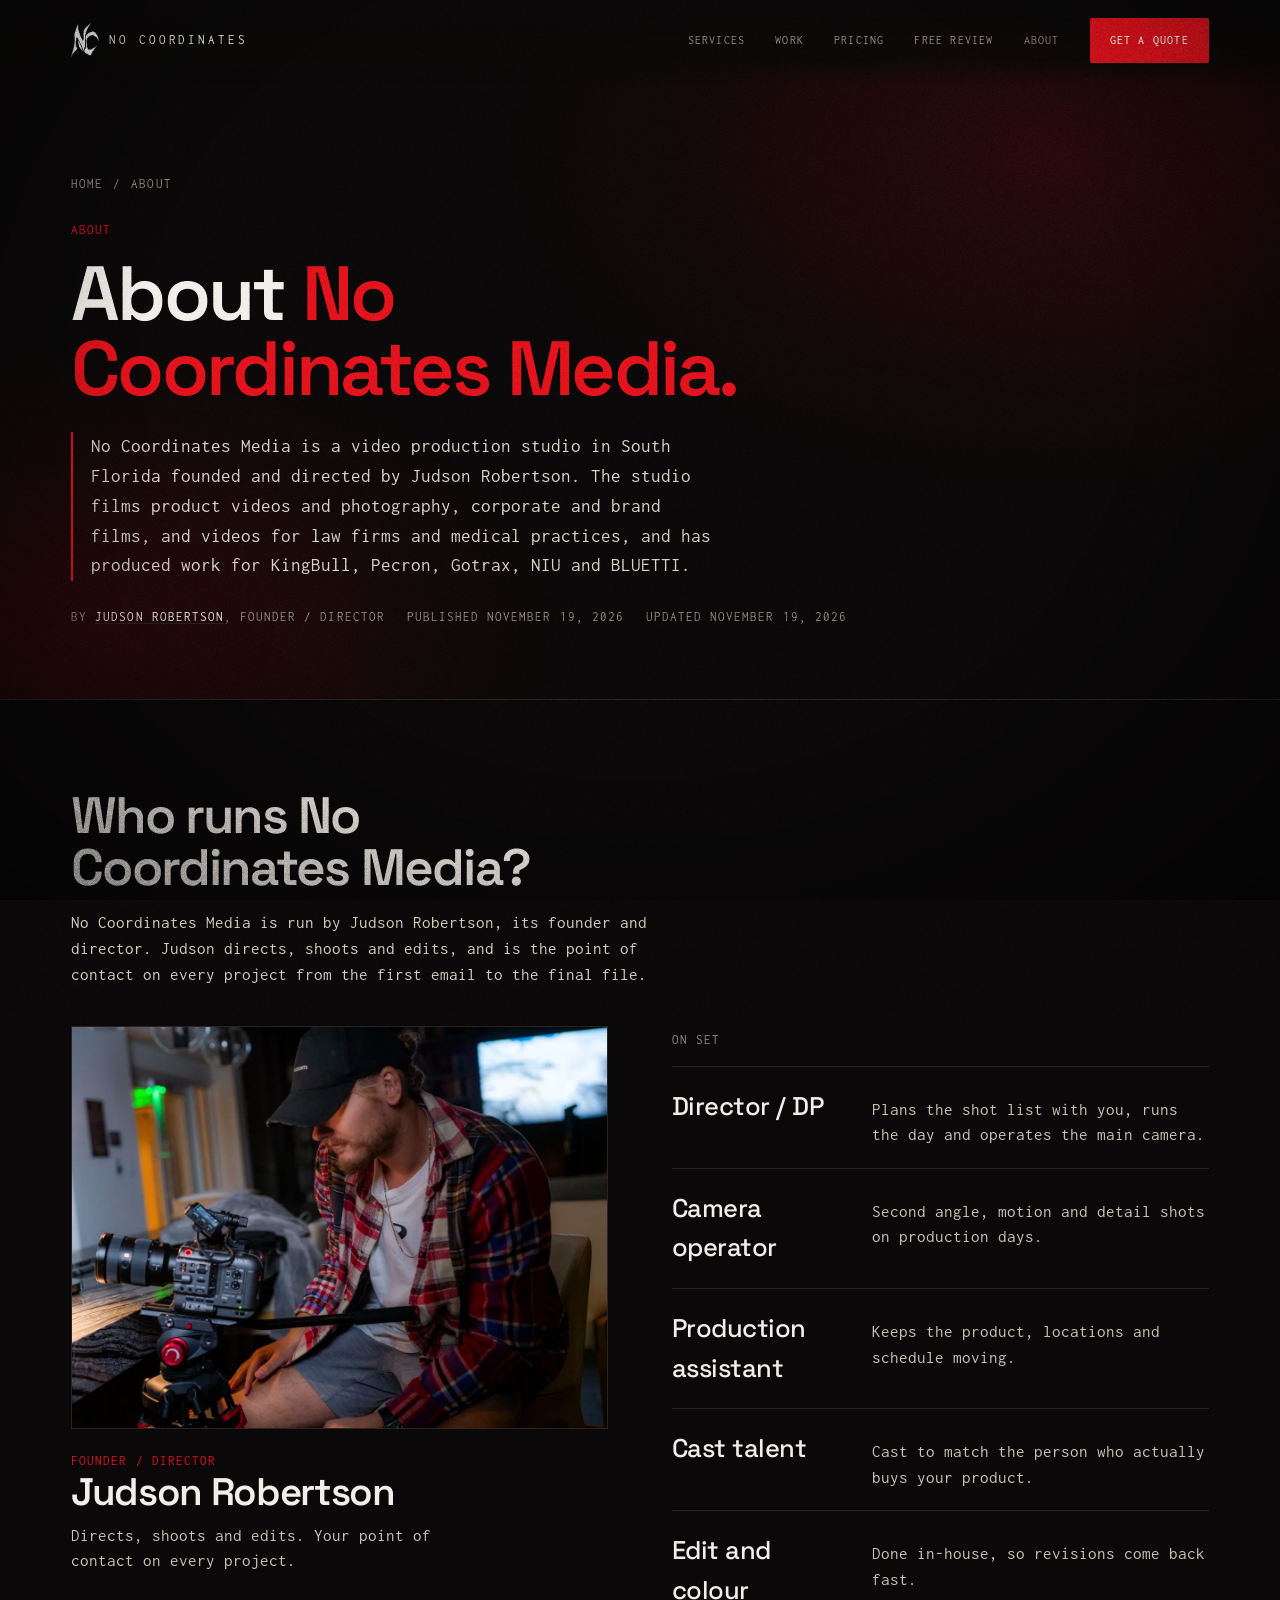
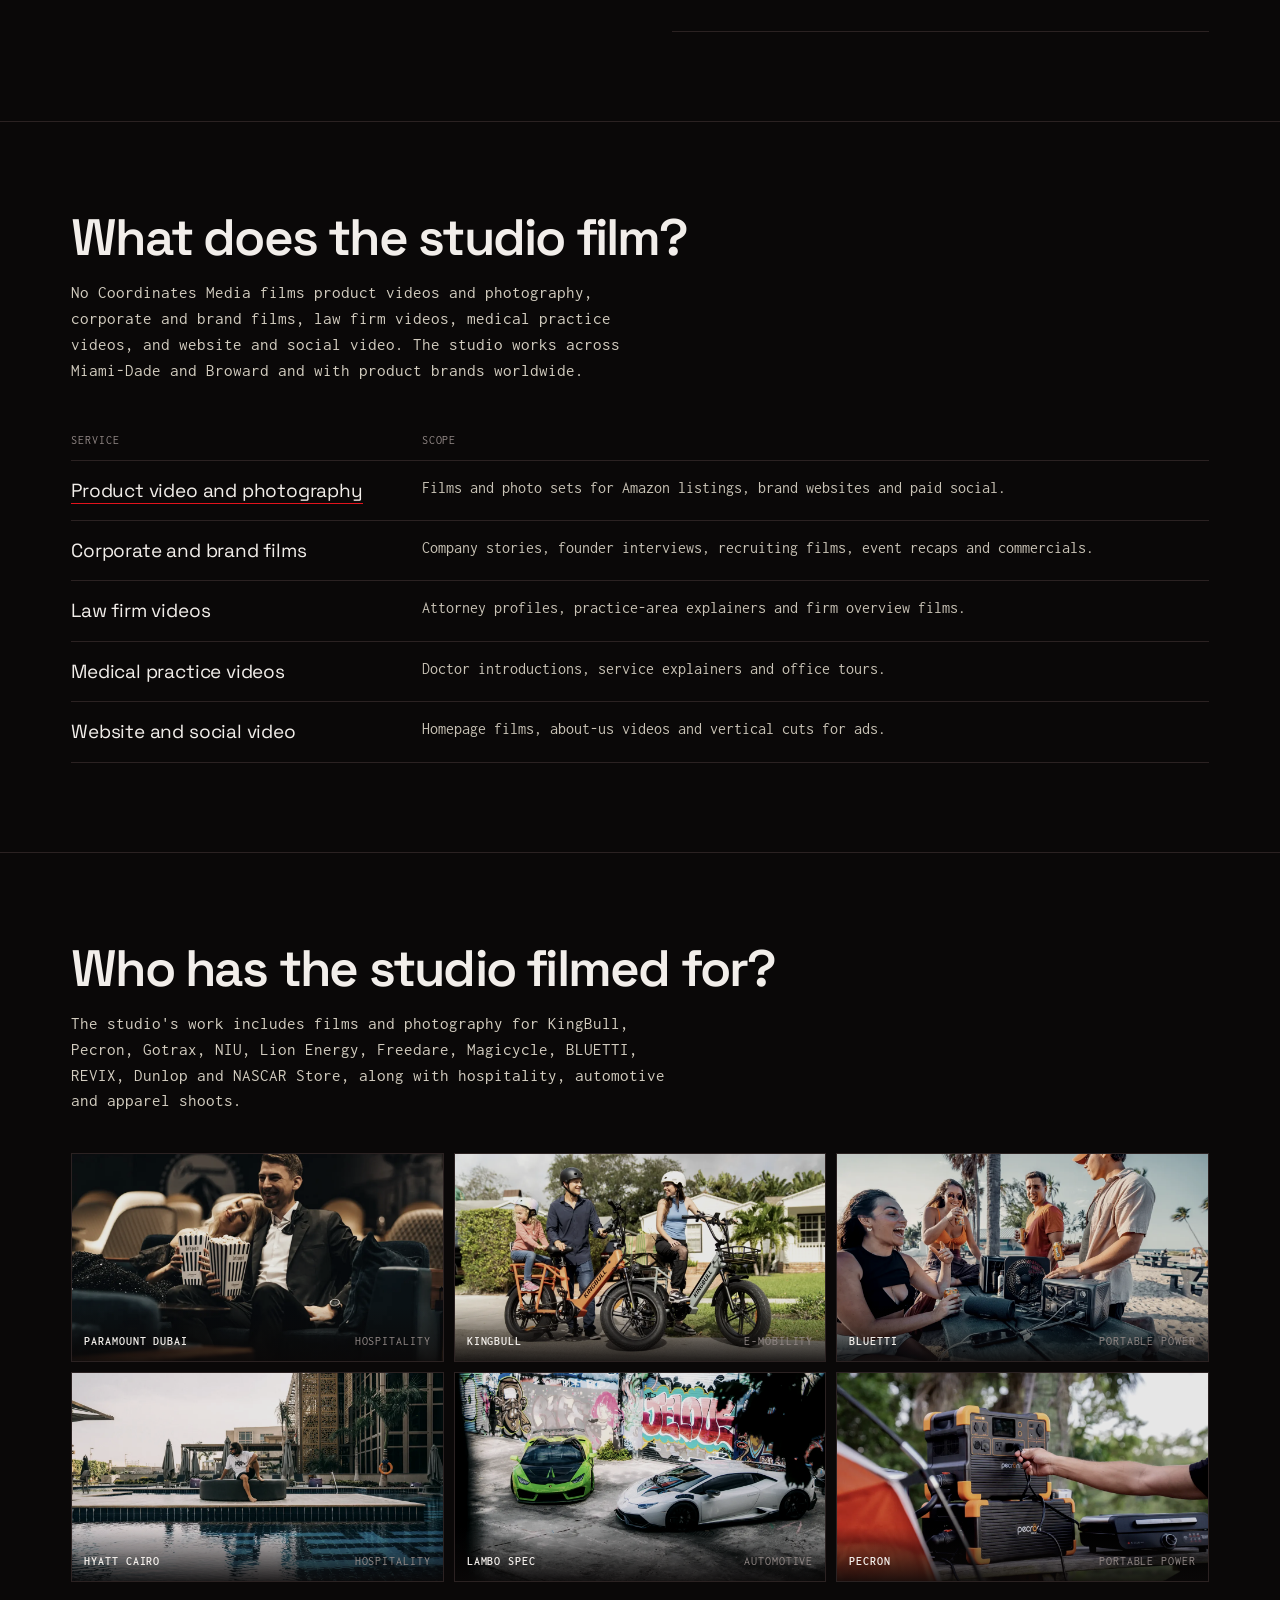
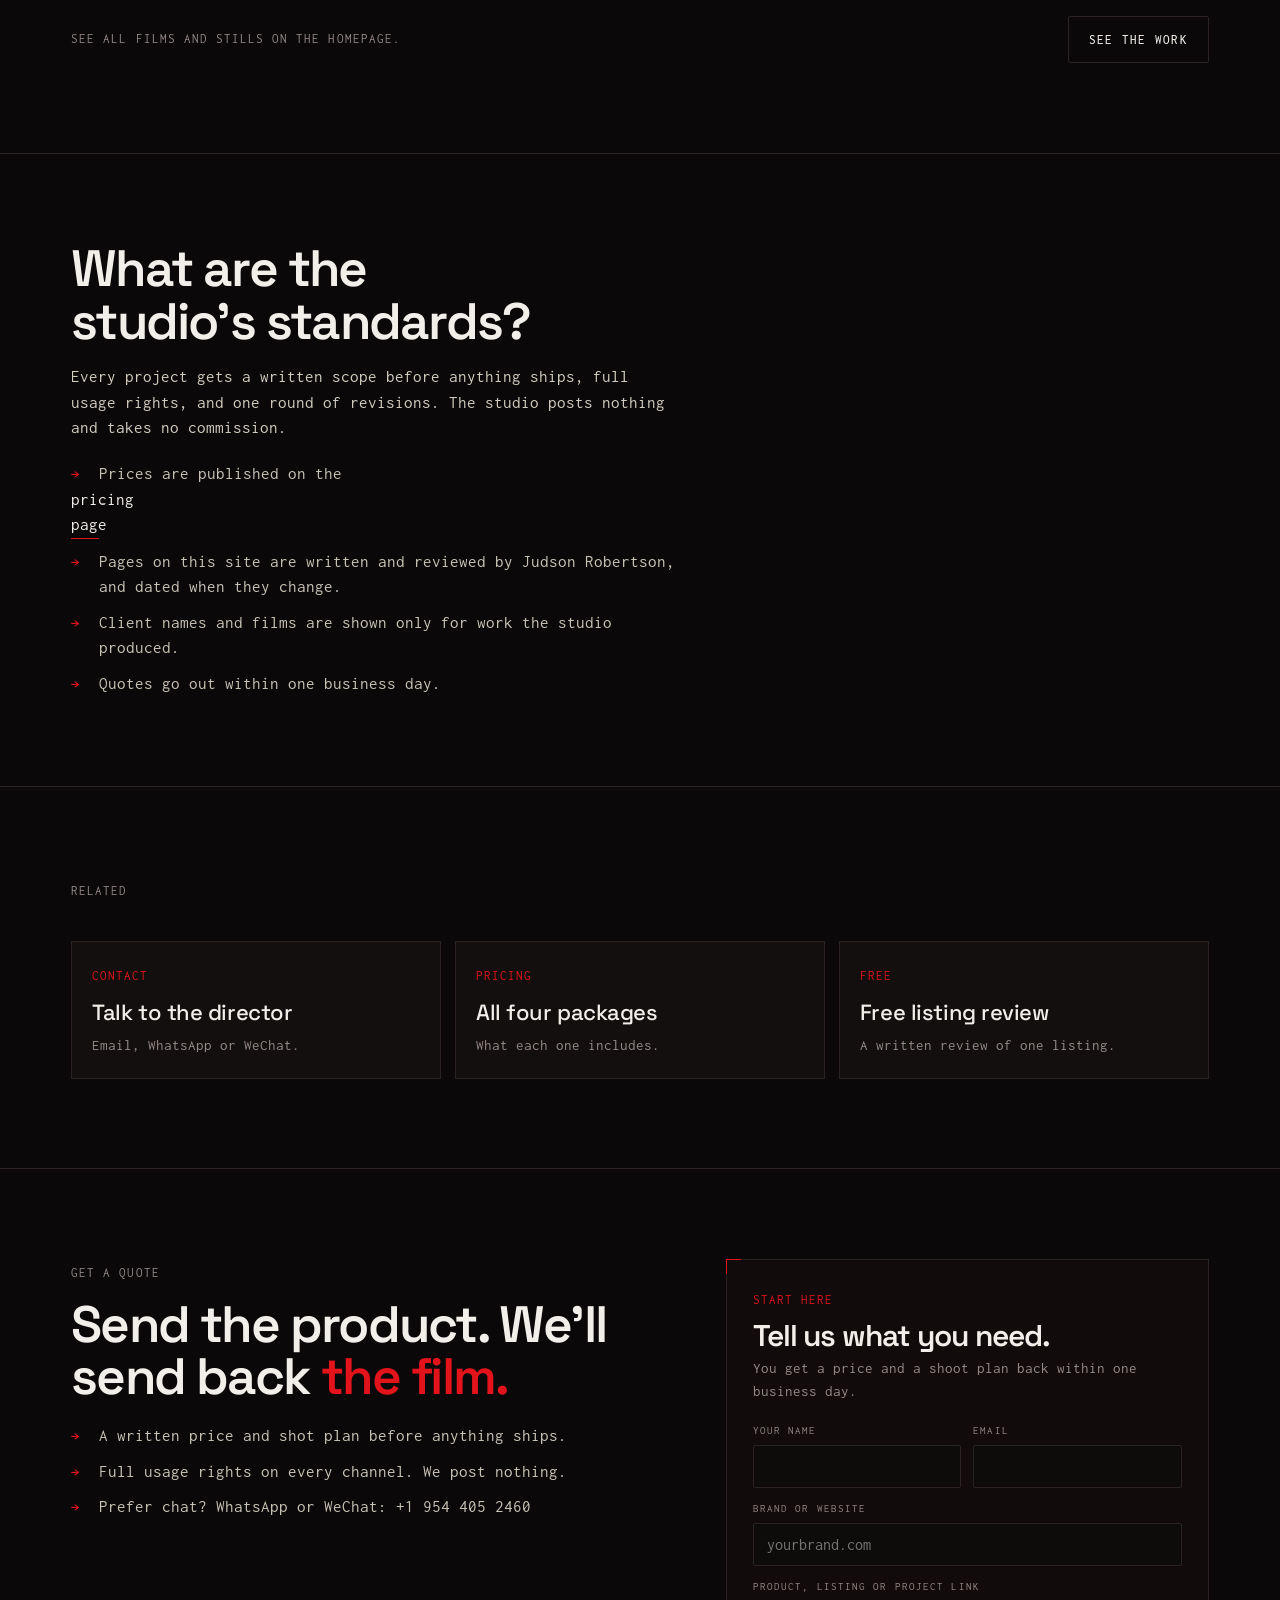
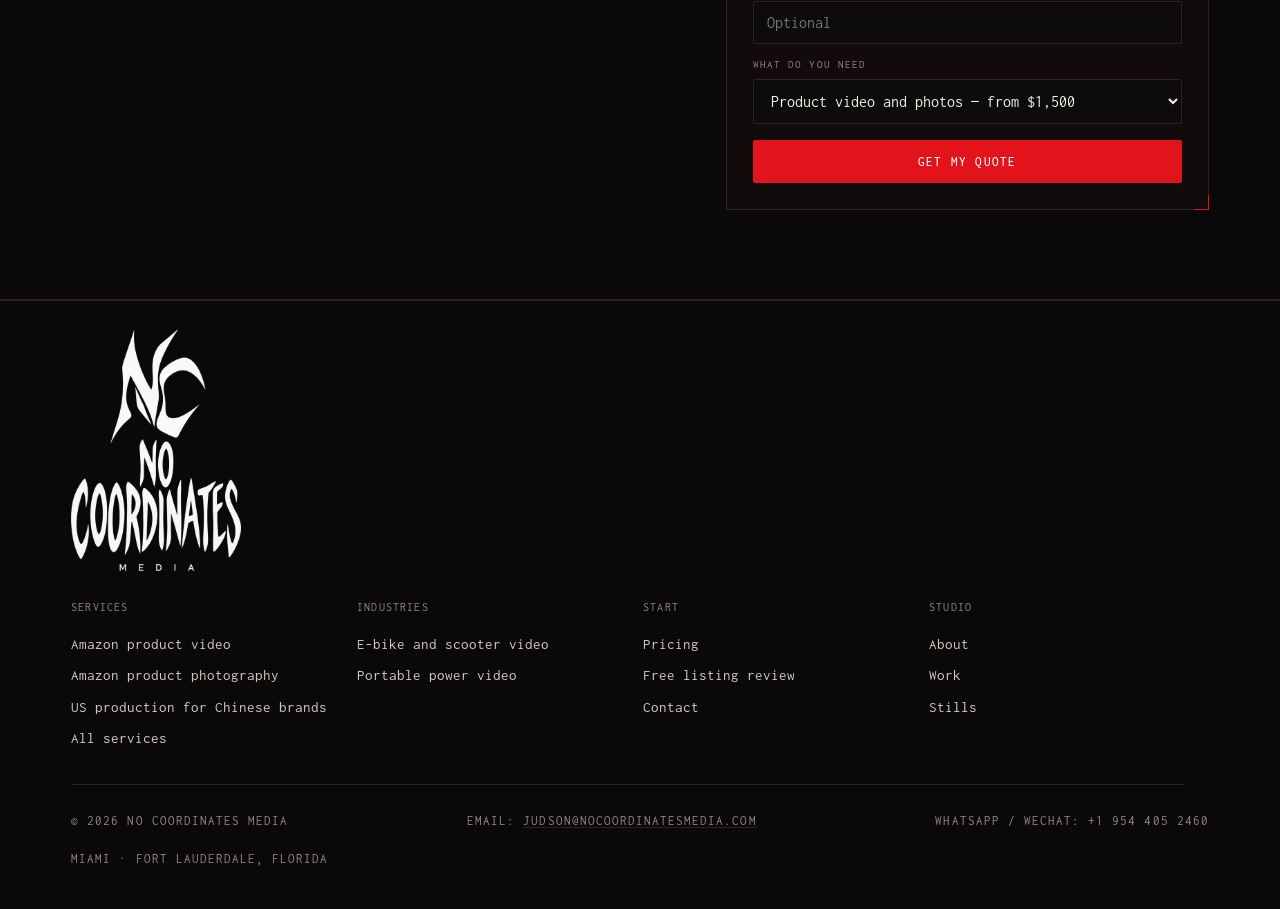
==== commit 99cb4f25: "Add files via upload" ====
--- a/about.html
+++ b/about.html
@@ -91,6 +91,7 @@
   <div class="wrap"><nav class="fnav" aria-label="Site pages">
     <div><h3>Services</h3>
       <a href="/amazon-product-video">Amazon product video</a>
+      <a href="/amazon-product-photography">Amazon product photography</a>
       <a href="/us-video-production-for-chinese-brands">US production for Chinese brands</a>
       <a href="/#services">All services</a></div>
     <div><h3>Industries</h3>
--- a/site.css
+++ b/site.css
@@ -229,6 +229,12 @@
 .closer .wm{position:absolute;right:-4vw;top:50%;transform:translateY(-50%);height:118%;width:auto;opacity:.16;pointer-events:none}
 .closer .wrap{position:relative}
 
+.fnav{display:grid;grid-template-columns:repeat(4,minmax(0,1fr));gap:26px 30px;padding-bottom:30px;margin-bottom:26px;border-bottom:1px solid var(--rule)}
+.fnav h3{font-family:var(--mono);font-size:11.5px;font-weight:400;letter-spacing:.1em;text-transform:uppercase;color:var(--ash);margin-bottom:12px}
+.fnav a{display:block;border:0;color:#d2ccbf;font-family:var(--body);font-size:15px;letter-spacing:0;text-transform:none;padding:4px 0}
+.fnav a:hover{color:var(--tally)}
+@media (max-width:900px){.fnav{grid-template-columns:repeat(2,minmax(0,1fr))}}
+
 /* player */
 #player{position:fixed;inset:0;z-index:60;background:rgba(5,4,4,.94);display:none;align-items:center;justify-content:center;padding:var(--gutter)}
 #player.on{display:flex}
@@ -288,6 +294,11 @@
 .sec ul.plain{list-style:none;display:grid;gap:10px;margin-top:20px;max-width:70ch}
 .sec ul.plain li{display:grid;grid-template-columns:28px 1fr;color:#c9c3b6}
 .sec ul.plain li::before{content:"\2192";color:var(--tally)}
+.sec ol.num{list-style:none;counter-reset:n;display:grid;gap:14px;margin-top:22px;max-width:70ch}
+.sec ol.num li{counter-increment:n;display:grid;grid-template-columns:40px 1fr;color:#c9c3b6}
+.sec ol.num li::before{content:counter(n,decimal-leading-zero);font-family:Inconsolata,monospace;color:var(--tally)}
+.sec ol.num li b{color:var(--paper,#f2ede2)}
+.sec h3.sub-h{margin:34px 0 4px;font-size:15px;letter-spacing:.08em;text-transform:uppercase;color:#c9c3b6;font-weight:500}
 .sec .table,.sec .cases,.sec .stillgrid,.sec .steps,.sec .faqs{margin-top:clamp(24px,3vw,40px)}
 .dt{width:100%;border-collapse:collapse;margin-top:clamp(24px,3vw,40px);font-size:15.5px}
 .dt th{font-family:var(--mono);font-size:11.5px;letter-spacing:.08em;text-transform:uppercase;color:var(--ash);font-weight:400;text-align:left;padding:10px 14px 10px 0;border-bottom:1px solid var(--rule)}
